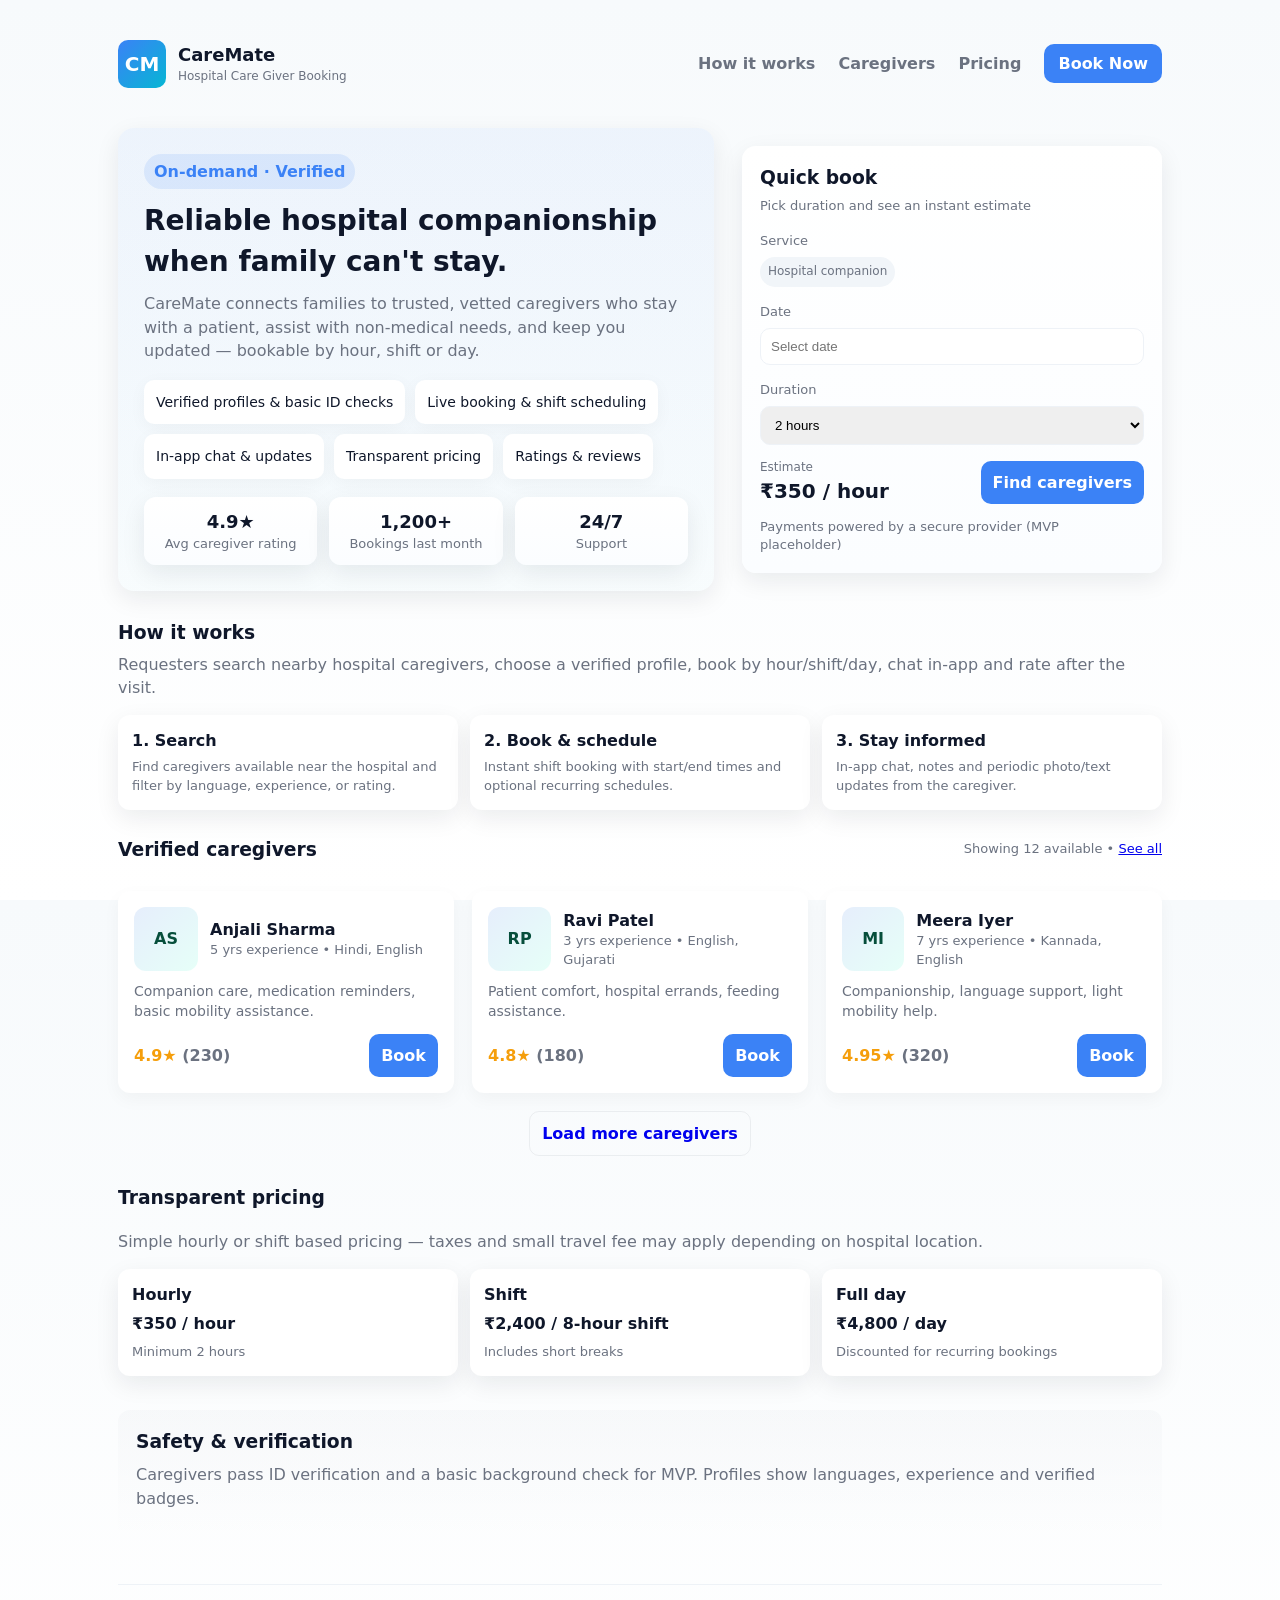
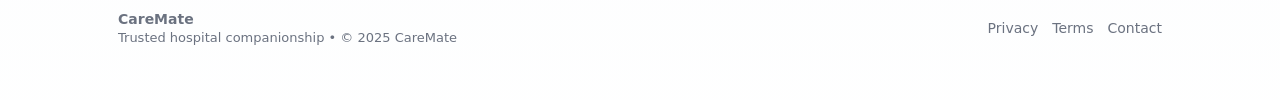
==== index.html @ a08d2ad2 "Rename care_mate_hospital_care_giver_booking_index.html to index.html" ====
<!doctype html>
<html lang="en">
<head>
  <meta charset="utf-8" />
  <meta name="viewport" content="width=device-width, initial-scale=1" />
  <title>CareMate — Hospital Care Giver Booking</title>
  <meta name="description" content="Reliable, affordable on-demand hospital companionship and support. Book vetted caregivers by hour, shift or day." />
  <style>
    /* Reset & base */
    :root{
      --accent:#3b82f6; /* blue */
      --muted:#6b7280;
      --bg:#f7fafc;
      --card:#ffffff;
      --radius:12px;
      --glass: rgba(255,255,255,0.6);
      --maxw:1100px;
      --shadow: 0 8px 24px rgba(15,23,42,0.08);
      font-family: Inter, ui-sans-serif, system-ui, -apple-system, "Segoe UI", Roboto, "Helvetica Neue", Arial;
    }
    *{box-sizing:border-box}
    html,body{height:100%}
    body{margin:0;background:linear-gradient(180deg,var(--bg),#fff);color:#0f172a;line-height:1.45}
    .container{max-width:var(--maxw);margin:0 auto;padding:28px}

    /* Header */
    header{display:flex;align-items:center;justify-content:space-between;padding:12px 0}
    .brand{display:flex;gap:12px;align-items:center}
    .logo{width:48px;height:48px;border-radius:10px;background:linear-gradient(135deg,var(--accent),#06b6d4);display:grid;place-items:center;color:white;font-weight:700;font-size:20px}
    .brand h1{margin:0;font-size:18px}
    nav a{margin-left:18px;text-decoration:none;color:var(--muted);font-weight:600}
    .cta{background:var(--accent);color:white;padding:10px 14px;border-radius:10px;text-decoration:none;font-weight:700}

    /* Hero */
    .hero{display:grid;grid-template-columns:1fr 420px;gap:28px;align-items:center;margin:28px 0}
    .hero .lead{background:linear-gradient(180deg, rgba(59,130,246,0.06), rgba(6,182,212,0.02));padding:26px;border-radius:16px;box-shadow:var(--shadow)}
    .badge{display:inline-block;background:rgba(59,130,246,0.12);color:var(--accent);padding:6px 10px;border-radius:999px;font-weight:700;margin-bottom:12px}
    h2{margin:0 0 10px;font-size:28px}
    p.lead-desc{color:var(--muted);margin:0 0 18px}
    .features{display:flex;flex-wrap:wrap;gap:10px;margin-top:10px}
    .feature{background:var(--card);padding:12px;border-radius:10px;box-shadow:0 4px 18px rgba(2,6,23,0.04);min-width:150px;font-size:14px}

    /* Booking card */
    .booking{background:linear-gradient(180deg,#fff,#fbfdff);border-radius:14px;padding:18px;box-shadow:var(--shadow)}
    .booking h3{margin:0 0 6px}
    .price{font-weight:800;font-size:20px}
    .booking .row{display:flex;gap:8px;margin-top:12px}
    .btn{display:inline-block;padding:10px 12px;border-radius:10px;text-decoration:none;font-weight:700;border:none;cursor:pointer}
    .btn-primary{background:var(--accent);color:white}
    .btn-ghost{background:transparent;border:1px solid rgba(15,23,42,0.06)}

    /* Caregiver grid */
    .grid{display:grid;grid-template-columns:repeat(3,1fr);gap:18px;margin-top:28px}
    .card{background:var(--card);padding:16px;border-radius:12px;box-shadow:0 6px 18px rgba(2,6,23,0.04);}
    .avatar{width:64px;height:64px;border-radius:12px;background:linear-gradient(135deg,#e6eefc,#e6fff8);display:flex;align-items:center;justify-content:center;font-weight:700;color:#064e3b}
    .meta{display:flex;gap:12px;align-items:center}
    .rating{color:#f59e0b;font-weight:700}
    .tag{display:inline-block;background:#f1f5f9;padding:6px 8px;border-radius:999px;font-size:12px;color:var(--muted)}

    /* Stats */
    .stats{display:flex;gap:12px;margin-top:22px}
    .stat{background:linear-gradient(180deg,#fff,#fbfdff);padding:12px;border-radius:12px;flex:1;text-align:center;box-shadow:var(--shadow)}

    /* Footer */
    footer{margin-top:40px;padding:24px 0;color:var(--muted);font-size:14px;border-top:1px solid #eef2f7}

    /* Responsive */
    @media (max-width:1000px){
      .hero{grid-template-columns:1fr}
      .grid{grid-template-columns:repeat(2,1fr)}
    }
    @media (max-width:640px){
      .grid{grid-template-columns:1fr}
      nav{display:none}
      .hero{gap:18px}
    }

    /* Tiny interactions (non-js friendly) */
    .search{display:flex;gap:8px;margin-top:12px}
    input[type=text]{flex:1;padding:10px;border-radius:10px;border:1px solid #e6eef7}
  </style>
</head>
<body>
  <div class="container">
    <header>
      <div class="brand">
        <div class="logo">CM</div>
        <div>
          <h1>CareMate</h1>
          <div style="font-size:12px;color:var(--muted)">Hospital Care Giver Booking</div>
        </div>
      </div>
      <nav aria-label="Main navigation">
        <a href="#how">How it works</a>
        <a href="#caregivers">Caregivers</a>
        <a href="#pricing">Pricing</a>
        <a class="cta" href="#book">Book Now</a>
      </nav>
    </header>

    <main>
      <section class="hero">
        <div class="lead">
          <span class="badge">On-demand · Verified</span>
          <h2>Reliable hospital companionship when family can't stay.</h2>
          <p class="lead-desc">CareMate connects families to trusted, vetted caregivers who stay with a patient, assist with non‑medical needs, and keep you updated — bookable by hour, shift or day.</p>

          <div class="features" aria-hidden="false">
            <div class="feature">Verified profiles & basic ID checks</div>
            <div class="feature">Live booking & shift scheduling</div>
            <div class="feature">In-app chat & updates</div>
            <div class="feature">Transparent pricing</div>
            <div class="feature">Ratings & reviews</div>
          </div>

          <div class="stats" style="margin-top:18px">
            <div class="stat"><div style="font-weight:800;font-size:18px">4.9★</div><div style="color:var(--muted);font-size:13px">Avg caregiver rating</div></div>
            <div class="stat"><div style="font-weight:800;font-size:18px">1,200+</div><div style="color:var(--muted);font-size:13px">Bookings last month</div></div>
            <div class="stat"><div style="font-weight:800;font-size:18px">24/7</div><div style="color:var(--muted);font-size:13px">Support</div></div>
          </div>

        </div>

        <aside class="booking" id="book" aria-labelledby="booking-heading">
          <h3 id="booking-heading">Quick book</h3>
          <div style="color:var(--muted);font-size:13px">Pick duration and see an instant estimate</div>
          <div style="margin-top:12px">
            <label style="font-size:13px;color:var(--muted)">Service</label>
            <div style="margin-top:6px"><span class="tag">Hospital companion</span></div>
          </div>

          <div class="row" style="margin-top:12px">
            <div style="flex:1">
              <label style="font-size:13px;color:var(--muted)">Date</label>
              <input type="text" placeholder="Select date" aria-label="Select date" style="width:100%;padding:10px;border-radius:10px;border:1px solid #eef2f7;margin-top:6px" />
            </div>
          </div>

          <div class="row">
            <div style="flex:1">
              <label style="font-size:13px;color:var(--muted)">Duration</label>
              <select style="width:100%;padding:10px;border-radius:10px;border:1px solid #eef2f7;margin-top:6px">
                <option>2 hours</option>
                <option>4 hours</option>
                <option>8-hour shift</option>
                <option>Full day</option>
              </select>
            </div>
          </div>

          <div style="display:flex;align-items:center;justify-content:space-between;margin-top:14px">
            <div>
              <div style="font-size:12px;color:var(--muted)">Estimate</div>
              <div class="price">₹350 / hour</div>
            </div>
            <div>
              <a class="btn btn-primary" href="#caregivers">Find caregivers</a>
            </div>
          </div>

          <div style="margin-top:12px;font-size:13px;color:var(--muted)">Payments powered by a secure provider (MVP placeholder)</div>
        </aside>
      </section>

      <section id="how">
        <h3 style="margin-bottom:6px">How it works</h3>
        <p style="color:var(--muted);margin-top:0">Requesters search nearby hospital caregivers, choose a verified profile, book by hour/shift/day, chat in-app and rate after the visit.</p>

        <div style="display:flex;gap:12px;margin-top:16px;flex-wrap:wrap">
          <div style="flex:1;min-width:220px;background:var(--card);padding:14px;border-radius:12px;box-shadow:var(--shadow)">
            <strong>1. Search</strong>
            <div style="color:var(--muted);font-size:13px;margin-top:6px">Find caregivers available near the hospital and filter by language, experience, or rating.</div>
          </div>
          <div style="flex:1;min-width:220px;background:var(--card);padding:14px;border-radius:12px;box-shadow:var(--shadow)">
            <strong>2. Book & schedule</strong>
            <div style="color:var(--muted);font-size:13px;margin-top:6px">Instant shift booking with start/end times and optional recurring schedules.</div>
          </div>
          <div style="flex:1;min-width:220px;background:var(--card);padding:14px;border-radius:12px;box-shadow:var(--shadow)">
            <strong>3. Stay informed</strong>
            <div style="color:var(--muted);font-size:13px;margin-top:6px">In-app chat, notes and periodic photo/text updates from the caregiver.</div>
          </div>
        </div>
      </section>

      <section id="caregivers" style="margin-top:26px">
        <div style="display:flex;justify-content:space-between;align-items:center">
          <h3 style="margin:0">Verified caregivers</h3>
          <div style="color:var(--muted);font-size:13px">Showing 12 available • <a href="#">See all</a></div>
        </div>

        <div class="grid" role="list">
          <!-- Card 1 -->
          <article class="card" role="listitem" aria-label="Caregiver: Anjali Sharma">
            <div class="meta">
              <div class="avatar">AS</div>
              <div>
                <div style="font-weight:800">Anjali Sharma</div>
                <div style="font-size:13px;color:var(--muted)">5 yrs experience • Hindi, English</div>
              </div>
            </div>
            <div style="margin-top:10px;color:var(--muted);font-size:14px">Companion care, medication reminders, basic mobility assistance.</div>
            <div style="display:flex;justify-content:space-between;align-items:center;margin-top:12px">
              <div class="rating">4.9★ <span style="color:var(--muted);font-weight:600">(230)</span></div>
              <div>
                <a class="btn btn-primary" href="#book">Book</a>
              </div>
            </div>
          </article>

          <!-- Card 2 -->
          <article class="card" role="listitem" aria-label="Caregiver: Ravi Patel">
            <div class="meta">
              <div class="avatar">RP</div>
              <div>
                <div style="font-weight:800">Ravi Patel</div>
                <div style="font-size:13px;color:var(--muted)">3 yrs experience • English, Gujarati</div>
              </div>
            </div>
            <div style="margin-top:10px;color:var(--muted);font-size:14px">Patient comfort, hospital errands, feeding assistance.</div>
            <div style="display:flex;justify-content:space-between;align-items:center;margin-top:12px">
              <div class="rating">4.8★ <span style="color:var(--muted);font-weight:600">(180)</span></div>
              <div>
                <a class="btn btn-primary" href="#book">Book</a>
              </div>
            </div>
          </article>

          <!-- Card 3 -->
          <article class="card" role="listitem" aria-label="Caregiver: Meera Iyer">
            <div class="meta">
              <div class="avatar">MI</div>
              <div>
                <div style="font-weight:800">Meera Iyer</div>
                <div style="font-size:13px;color:var(--muted)">7 yrs experience • Kannada, English</div>
              </div>
            </div>
            <div style="margin-top:10px;color:var(--muted);font-size:14px">Companionship, language support, light mobility help.</div>
            <div style="display:flex;justify-content:space-between;align-items:center;margin-top:12px">
              <div class="rating">4.95★ <span style="color:var(--muted);font-weight:600">(320)</span></div>
              <div>
                <a class="btn btn-primary" href="#book">Book</a>
              </div>
            </div>
          </article>

        </div>

        <div style="margin-top:18px;text-align:center">
          <a class="btn btn-ghost" href="#">Load more caregivers</a>
        </div>
      </section>

      <section id="pricing" style="margin-top:28px">
        <h3>Transparent pricing</h3>
        <p style="color:var(--muted)">Simple hourly or shift based pricing — taxes and small travel fee may apply depending on hospital location.</p>

        <div style="display:flex;gap:12px;margin-top:12px;flex-wrap:wrap">
          <div style="flex:1;min-width:180px;background:var(--card);padding:14px;border-radius:12px;box-shadow:var(--shadow)">
            <strong>Hourly</strong>
            <div style="font-weight:800;margin-top:6px">₹350 / hour</div>
            <div style="color:var(--muted);font-size:13px;margin-top:8px">Minimum 2 hours</div>
          </div>
          <div style="flex:1;min-width:180px;background:var(--card);padding:14px;border-radius:12px;box-shadow:var(--shadow)">
            <strong>Shift</strong>
            <div style="font-weight:800;margin-top:6px">₹2,400 / 8-hour shift</div>
            <div style="color:var(--muted);font-size:13px;margin-top:8px">Includes short breaks</div>
          </div>
          <div style="flex:1;min-width:180px;background:var(--card);padding:14px;border-radius:12px;box-shadow:var(--shadow)">
            <strong>Full day</strong>
            <div style="font-weight:800;margin-top:6px">₹4,800 / day</div>
            <div style="color:var(--muted);font-size:13px;margin-top:8px">Discounted for recurring bookings</div>
          </div>
        </div>
      </section>

      <section style="margin-top:34px;background:linear-gradient(180deg,rgba(9,30,66,0.02),transparent);padding:18px;border-radius:12px">
        <h3 style="margin:0">Safety & verification</h3>
        <p style="color:var(--muted);margin-top:8px">Caregivers pass ID verification and a basic background check for MVP. Profiles show languages, experience and verified badges.</p>
      </section>

    </main>

    <footer>
      <div style="display:flex;justify-content:space-between;align-items:center;flex-wrap:wrap;gap:12px">
        <div>
          <strong>CareMate</strong>
          <div style="color:var(--muted);font-size:13px">Trusted hospital companionship • © 2025 CareMate</div>
        </div>
        <div style="display:flex;gap:14px;align-items:center">
          <a href="#" style="text-decoration:none;color:var(--muted)">Privacy</a>
          <a href="#" style="text-decoration:none;color:var(--muted)">Terms</a>
          <a href="#" style="text-decoration:none;color:var(--muted)">Contact</a>
        </div>
      </div>
    </footer>
  </div>
</body>
</html>
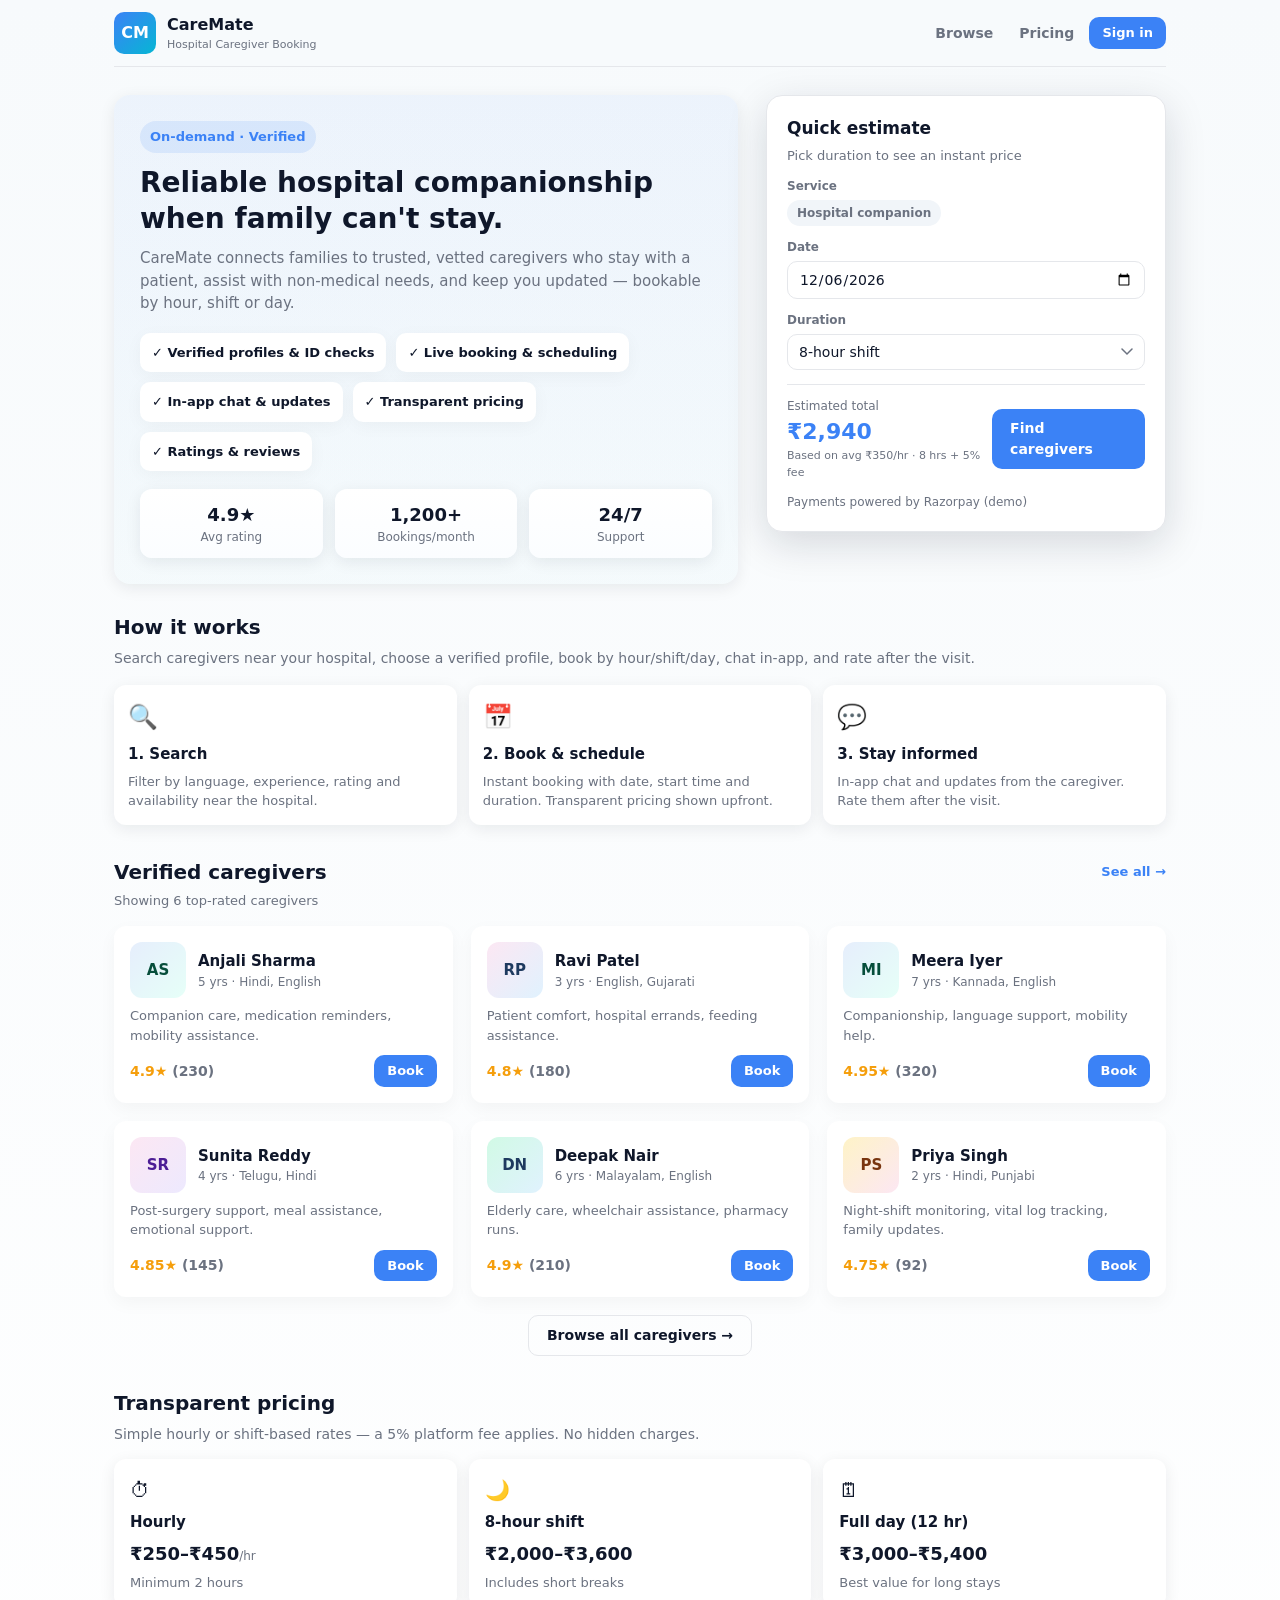
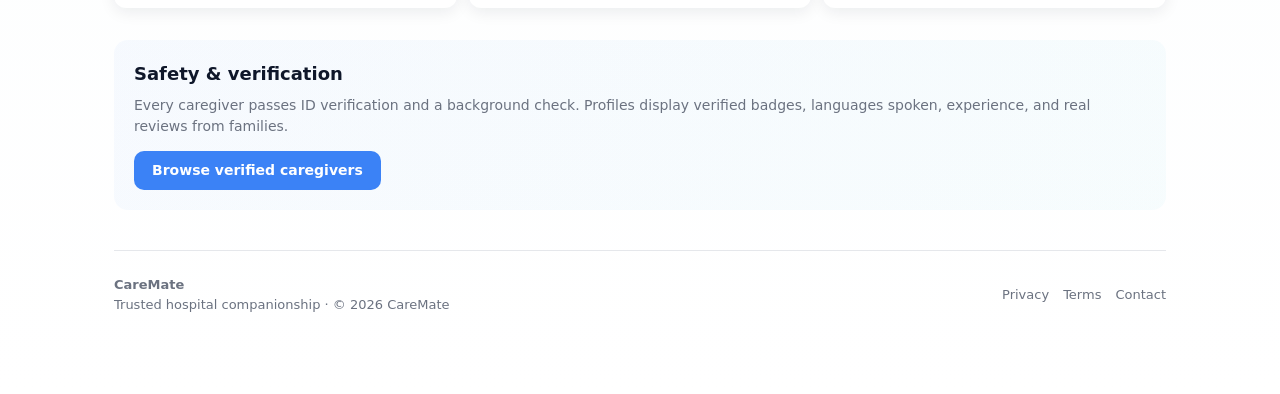
==== commit 390c08c9: "update web site" ====
--- a/index.html
+++ b/index.html
@@ -3,290 +3,260 @@
 <head>
   <meta charset="utf-8" />
   <meta name="viewport" content="width=device-width, initial-scale=1" />
-  <title>CareMate — Hospital Care Giver Booking</title>
+  <title>CareMate — Hospital Caregiver Booking</title>
   <meta name="description" content="Reliable, affordable on-demand hospital companionship and support. Book vetted caregivers by hour, shift or day." />
+  <meta name="theme-color" content="#3b82f6" />
+  <link rel="stylesheet" href="style.css">
   <style>
-    /* Reset & base */
-    :root{
-      --accent:#3b82f6; /* blue */
-      --muted:#6b7280;
-      --bg:#f7fafc;
-      --card:#ffffff;
-      --radius:12px;
-      --glass: rgba(255,255,255,0.6);
-      --maxw:1100px;
-      --shadow: 0 8px 24px rgba(15,23,42,0.08);
-      font-family: Inter, ui-sans-serif, system-ui, -apple-system, "Segoe UI", Roboto, "Helvetica Neue", Arial;
-    }
-    *{box-sizing:border-box}
-    html,body{height:100%}
-    body{margin:0;background:linear-gradient(180deg,var(--bg),#fff);color:#0f172a;line-height:1.45}
-    .container{max-width:var(--maxw);margin:0 auto;padding:28px}
-
-    /* Header */
-    header{display:flex;align-items:center;justify-content:space-between;padding:12px 0}
-    .brand{display:flex;gap:12px;align-items:center}
-    .logo{width:48px;height:48px;border-radius:10px;background:linear-gradient(135deg,var(--accent),#06b6d4);display:grid;place-items:center;color:white;font-weight:700;font-size:20px}
-    .brand h1{margin:0;font-size:18px}
-    nav a{margin-left:18px;text-decoration:none;color:var(--muted);font-weight:600}
-    .cta{background:var(--accent);color:white;padding:10px 14px;border-radius:10px;text-decoration:none;font-weight:700}
-
-    /* Hero */
-    .hero{display:grid;grid-template-columns:1fr 420px;gap:28px;align-items:center;margin:28px 0}
-    .hero .lead{background:linear-gradient(180deg, rgba(59,130,246,0.06), rgba(6,182,212,0.02));padding:26px;border-radius:16px;box-shadow:var(--shadow)}
-    .badge{display:inline-block;background:rgba(59,130,246,0.12);color:var(--accent);padding:6px 10px;border-radius:999px;font-weight:700;margin-bottom:12px}
-    h2{margin:0 0 10px;font-size:28px}
-    p.lead-desc{color:var(--muted);margin:0 0 18px}
-    .features{display:flex;flex-wrap:wrap;gap:10px;margin-top:10px}
-    .feature{background:var(--card);padding:12px;border-radius:10px;box-shadow:0 4px 18px rgba(2,6,23,0.04);min-width:150px;font-size:14px}
-
-    /* Booking card */
-    .booking{background:linear-gradient(180deg,#fff,#fbfdff);border-radius:14px;padding:18px;box-shadow:var(--shadow)}
-    .booking h3{margin:0 0 6px}
-    .price{font-weight:800;font-size:20px}
-    .booking .row{display:flex;gap:8px;margin-top:12px}
-    .btn{display:inline-block;padding:10px 12px;border-radius:10px;text-decoration:none;font-weight:700;border:none;cursor:pointer}
-    .btn-primary{background:var(--accent);color:white}
-    .btn-ghost{background:transparent;border:1px solid rgba(15,23,42,0.06)}
-
-    /* Caregiver grid */
-    .grid{display:grid;grid-template-columns:repeat(3,1fr);gap:18px;margin-top:28px}
-    .card{background:var(--card);padding:16px;border-radius:12px;box-shadow:0 6px 18px rgba(2,6,23,0.04);}
-    .avatar{width:64px;height:64px;border-radius:12px;background:linear-gradient(135deg,#e6eefc,#e6fff8);display:flex;align-items:center;justify-content:center;font-weight:700;color:#064e3b}
-    .meta{display:flex;gap:12px;align-items:center}
-    .rating{color:#f59e0b;font-weight:700}
-    .tag{display:inline-block;background:#f1f5f9;padding:6px 8px;border-radius:999px;font-size:12px;color:var(--muted)}
-
-    /* Stats */
-    .stats{display:flex;gap:12px;margin-top:22px}
-    .stat{background:linear-gradient(180deg,#fff,#fbfdff);padding:12px;border-radius:12px;flex:1;text-align:center;box-shadow:var(--shadow)}
-
-    /* Footer */
-    footer{margin-top:40px;padding:24px 0;color:var(--muted);font-size:14px;border-top:1px solid #eef2f7}
-
-    /* Responsive */
-    @media (max-width:1000px){
-      .hero{grid-template-columns:1fr}
-      .grid{grid-template-columns:repeat(2,1fr)}
-    }
-    @media (max-width:640px){
-      .grid{grid-template-columns:1fr}
-      nav{display:none}
-      .hero{gap:18px}
-    }
-
-    /* Tiny interactions (non-js friendly) */
-    .search{display:flex;gap:8px;margin-top:12px}
-    input[type=text]{flex:1;padding:10px;border-radius:10px;border:1px solid #e6eef7}
+    /* Landing-page-only styles */
+    body { background: linear-gradient(180deg, #f7fafc, #fff); }
+    .hero { display: grid; grid-template-columns: 1fr 400px; gap: 28px; align-items: start; margin: 28px 0; }
+    .lead { background: linear-gradient(180deg, rgba(59,130,246,.06), rgba(6,182,212,.02)); padding: 26px; border-radius: 16px; box-shadow: var(--shadow); }
+    .badge { display: inline-block; background: rgba(59,130,246,.12); color: var(--accent); padding: 6px 10px; border-radius: 999px; font-weight: 700; margin-bottom: 12px; font-size: 13px; }
+    h2.hero-h { margin: 0 0 10px; font-size: 28px; font-weight: 800; line-height: 1.3; }
+    p.lead-desc { color: var(--muted); margin: 0 0 18px; font-size: 15px; }
+    .features { display: flex; flex-wrap: wrap; gap: 10px; margin-top: 10px; }
+    .feature { background: var(--card); padding: 10px 12px; border-radius: 10px; box-shadow: 0 4px 18px rgba(2,6,23,.04); font-size: 13px; font-weight: 600; }
+    .stats { display: flex; gap: 12px; margin-top: 18px; }
+    .stat { background: linear-gradient(180deg,#fff,#fbfdff); padding: 12px; border-radius: 12px; flex: 1; text-align: center; box-shadow: var(--shadow); }
+    /* Booking widget */
+    .booking-widget { background: #fff; border-radius: 16px; padding: 20px; box-shadow: var(--shadow-lg); border: 1px solid var(--border); }
+    .booking-widget h3 { margin: 0 0 4px; font-size: 17px; }
+    .bw-row { margin-top: 12px; }
+    .bw-row label { font-size: 12px; color: var(--muted); font-weight: 600; display: block; margin-bottom: 5px; }
+    .bw-row input, .bw-row select { width: 100%; padding: 9px 11px; border-radius: 10px; border: 1.5px solid var(--border); font-size: 14px; font-family: inherit; background: #fff; color: #0f172a; outline: none; transition: border-color .15s; }
+    .bw-row input:focus, .bw-row select:focus { border-color: var(--accent); box-shadow: 0 0 0 3px rgba(59,130,246,.12); }
+    .bw-row select { appearance: none; background-image: url("data:image/svg+xml,%3Csvg xmlns='http://www.w3.org/2000/svg' width='12' height='8' viewBox='0 0 12 8'%3E%3Cpath d='M1 1l5 5 5-5' stroke='%236b7280' stroke-width='1.5' fill='none' stroke-linecap='round'/%3E%3C/svg%3E"); background-repeat: no-repeat; background-position: right 11px center; padding-right: 30px; }
+    .estimate-line { display: flex; justify-content: space-between; align-items: center; margin-top: 14px; padding-top: 12px; border-top: 1px solid var(--border); }
+    /* CG grid on landing */
+    .cg-grid { display: grid; grid-template-columns: repeat(3,1fr); gap: 18px; margin-top: 16px; }
+    .cg-card-sm { background: var(--card); padding: 16px; border-radius: 12px; box-shadow: 0 6px 18px rgba(2,6,23,.04); transition: box-shadow .18s, transform .18s; }
+    .cg-card-sm:hover { box-shadow: 0 12px 32px rgba(15,23,42,.10); transform: translateY(-2px); }
+    .cg-avatar { width: 56px; height: 56px; border-radius: 12px; display: flex; align-items: center; justify-content: center; font-weight: 700; color: #064e3b; }
+    .cg-meta-row { display: flex; gap: 12px; align-items: center; }
+    @media (max-width: 1000px) { .hero { grid-template-columns: 1fr; } .cg-grid { grid-template-columns: repeat(2,1fr); } }
+    @media (max-width: 640px)  { .cg-grid { grid-template-columns: 1fr; } .stats { flex-wrap: wrap; } }
   </style>
 </head>
 <body>
+  <a class="skip-link" href="#main-content">Skip to main content</a>
   <div class="container">
-    <header>
-      <div class="brand">
-        <div class="logo">CM</div>
-        <div>
-          <h1>CareMate</h1>
-          <div style="font-size:12px;color:var(--muted)">Hospital Care Giver Booking</div>
-        </div>
-      </div>
-      <nav aria-label="Main navigation">
-        <a href="#how">How it works</a>
-        <a href="#caregivers">Caregivers</a>
-        <a href="#pricing">Pricing</a>
-        <a class="cta" href="#book">Book Now</a>
-      </nav>
-    </header>
-
-    <main>
+    <div id="nav-root"></div>
+
+    <main id="main-content">
+      <!-- ── Hero ── -->
       <section class="hero">
         <div class="lead">
           <span class="badge">On-demand · Verified</span>
-          <h2>Reliable hospital companionship when family can't stay.</h2>
+          <h2 class="hero-h">Reliable hospital companionship when family can't stay.</h2>
           <p class="lead-desc">CareMate connects families to trusted, vetted caregivers who stay with a patient, assist with non‑medical needs, and keep you updated — bookable by hour, shift or day.</p>
 
-          <div class="features" aria-hidden="false">
-            <div class="feature">Verified profiles & basic ID checks</div>
-            <div class="feature">Live booking & shift scheduling</div>
-            <div class="feature">In-app chat & updates</div>
-            <div class="feature">Transparent pricing</div>
-            <div class="feature">Ratings & reviews</div>
-          </div>
-
-          <div class="stats" style="margin-top:18px">
-            <div class="stat"><div style="font-weight:800;font-size:18px">4.9★</div><div style="color:var(--muted);font-size:13px">Avg caregiver rating</div></div>
-            <div class="stat"><div style="font-weight:800;font-size:18px">1,200+</div><div style="color:var(--muted);font-size:13px">Bookings last month</div></div>
-            <div class="stat"><div style="font-weight:800;font-size:18px">24/7</div><div style="color:var(--muted);font-size:13px">Support</div></div>
-          </div>
-
-        </div>
-
-        <aside class="booking" id="book" aria-labelledby="booking-heading">
-          <h3 id="booking-heading">Quick book</h3>
-          <div style="color:var(--muted);font-size:13px">Pick duration and see an instant estimate</div>
-          <div style="margin-top:12px">
-            <label style="font-size:13px;color:var(--muted)">Service</label>
-            <div style="margin-top:6px"><span class="tag">Hospital companion</span></div>
-          </div>
-
-          <div class="row" style="margin-top:12px">
-            <div style="flex:1">
-              <label style="font-size:13px;color:var(--muted)">Date</label>
-              <input type="text" placeholder="Select date" aria-label="Select date" style="width:100%;padding:10px;border-radius:10px;border:1px solid #eef2f7;margin-top:6px" />
-            </div>
-          </div>
-
-          <div class="row">
-            <div style="flex:1">
-              <label style="font-size:13px;color:var(--muted)">Duration</label>
-              <select style="width:100%;padding:10px;border-radius:10px;border:1px solid #eef2f7;margin-top:6px">
-                <option>2 hours</option>
-                <option>4 hours</option>
-                <option>8-hour shift</option>
-                <option>Full day</option>
-              </select>
-            </div>
-          </div>
-
-          <div style="display:flex;align-items:center;justify-content:space-between;margin-top:14px">
+          <div class="features">
+            <div class="feature">✓ Verified profiles & ID checks</div>
+            <div class="feature">✓ Live booking & scheduling</div>
+            <div class="feature">✓ In-app chat & updates</div>
+            <div class="feature">✓ Transparent pricing</div>
+            <div class="feature">✓ Ratings & reviews</div>
+          </div>
+
+          <div class="stats">
+            <div class="stat"><div style="font-weight:800;font-size:18px">4.9★</div><div style="color:var(--muted);font-size:12px">Avg rating</div></div>
+            <div class="stat"><div style="font-weight:800;font-size:18px">1,200+</div><div style="color:var(--muted);font-size:12px">Bookings/month</div></div>
+            <div class="stat"><div style="font-weight:800;font-size:18px">24/7</div><div style="color:var(--muted);font-size:12px">Support</div></div>
+          </div>
+        </div>
+
+        <!-- Quick-book widget -->
+        <aside class="booking-widget" id="book" aria-labelledby="bw-heading">
+          <h3 id="bw-heading">Quick estimate</h3>
+          <div style="color:var(--muted);font-size:13px">Pick duration to see an instant price</div>
+
+          <div class="bw-row">
+            <label>Service</label>
+            <div style="margin-top:2px"><span class="tag">Hospital companion</span></div>
+          </div>
+
+          <div class="bw-row">
+            <label for="bw-date">Date</label>
+            <input type="date" id="bw-date" />
+          </div>
+
+          <div class="bw-row">
+            <label for="bw-duration">Duration</label>
+            <select id="bw-duration" onchange="updateEstimate()">
+              <option value="2">2 hours</option>
+              <option value="4">4 hours</option>
+              <option value="8" selected>8-hour shift</option>
+              <option value="12">Full day (12 hrs)</option>
+            </select>
+          </div>
+
+          <div class="estimate-line">
             <div>
-              <div style="font-size:12px;color:var(--muted)">Estimate</div>
-              <div class="price">₹350 / hour</div>
-            </div>
-            <div>
-              <a class="btn btn-primary" href="#caregivers">Find caregivers</a>
-            </div>
-          </div>
-
-          <div style="margin-top:12px;font-size:13px;color:var(--muted)">Payments powered by a secure provider (MVP placeholder)</div>
+              <div style="font-size:12px;color:var(--muted)">Estimated total</div>
+              <div style="font-weight:800;font-size:22px;color:var(--accent)" id="bw-price">₹2,800</div>
+              <div style="font-size:11px;color:var(--muted)" id="bw-note">Based on avg ₹350/hr · 8 hrs</div>
+            </div>
+            <a class="btn btn-primary" href="caregivers.html" id="bw-cta">Find caregivers</a>
+          </div>
+
+          <p style="margin-top:12px;font-size:12px;color:var(--muted)">Payments powered by Razorpay (demo)</p>
         </aside>
       </section>
 
-      <section id="how">
-        <h3 style="margin-bottom:6px">How it works</h3>
-        <p style="color:var(--muted);margin-top:0">Requesters search nearby hospital caregivers, choose a verified profile, book by hour/shift/day, chat in-app and rate after the visit.</p>
+      <!-- ── How it works ── -->
+      <section id="how" style="margin-top:8px">
+        <h3 style="margin-bottom:6px;font-size:20px;font-weight:800">How it works</h3>
+        <p style="color:var(--muted);margin-top:0;font-size:14px">Search caregivers near your hospital, choose a verified profile, book by hour/shift/day, chat in-app, and rate after the visit.</p>
 
         <div style="display:flex;gap:12px;margin-top:16px;flex-wrap:wrap">
           <div style="flex:1;min-width:220px;background:var(--card);padding:14px;border-radius:12px;box-shadow:var(--shadow)">
+            <div style="font-size:24px;margin-bottom:8px">🔍</div>
             <strong>1. Search</strong>
-            <div style="color:var(--muted);font-size:13px;margin-top:6px">Find caregivers available near the hospital and filter by language, experience, or rating.</div>
+            <div style="color:var(--muted);font-size:13px;margin-top:6px">Filter by language, experience, rating and availability near the hospital.</div>
           </div>
           <div style="flex:1;min-width:220px;background:var(--card);padding:14px;border-radius:12px;box-shadow:var(--shadow)">
+            <div style="font-size:24px;margin-bottom:8px">📅</div>
             <strong>2. Book & schedule</strong>
-            <div style="color:var(--muted);font-size:13px;margin-top:6px">Instant shift booking with start/end times and optional recurring schedules.</div>
+            <div style="color:var(--muted);font-size:13px;margin-top:6px">Instant booking with date, start time and duration. Transparent pricing shown upfront.</div>
           </div>
           <div style="flex:1;min-width:220px;background:var(--card);padding:14px;border-radius:12px;box-shadow:var(--shadow)">
+            <div style="font-size:24px;margin-bottom:8px">💬</div>
             <strong>3. Stay informed</strong>
-            <div style="color:var(--muted);font-size:13px;margin-top:6px">In-app chat, notes and periodic photo/text updates from the caregiver.</div>
-          </div>
-        </div>
-      </section>
-
-      <section id="caregivers" style="margin-top:26px">
-        <div style="display:flex;justify-content:space-between;align-items:center">
-          <h3 style="margin:0">Verified caregivers</h3>
-          <div style="color:var(--muted);font-size:13px">Showing 12 available • <a href="#">See all</a></div>
-        </div>
-
-        <div class="grid" role="list">
-          <!-- Card 1 -->
-          <article class="card" role="listitem" aria-label="Caregiver: Anjali Sharma">
-            <div class="meta">
-              <div class="avatar">AS</div>
-              <div>
-                <div style="font-weight:800">Anjali Sharma</div>
-                <div style="font-size:13px;color:var(--muted)">5 yrs experience • Hindi, English</div>
-              </div>
-            </div>
-            <div style="margin-top:10px;color:var(--muted);font-size:14px">Companion care, medication reminders, basic mobility assistance.</div>
-            <div style="display:flex;justify-content:space-between;align-items:center;margin-top:12px">
+            <div style="color:var(--muted);font-size:13px;margin-top:6px">In-app chat and updates from the caregiver. Rate them after the visit.</div>
+          </div>
+        </div>
+      </section>
+
+      <!-- ── Caregivers section ── -->
+      <section id="caregivers" style="margin-top:32px">
+        <div style="display:flex;justify-content:space-between;align-items:center;margin-bottom:4px">
+          <h3 style="margin:0;font-size:20px;font-weight:800">Verified caregivers</h3>
+          <a href="caregivers.html" style="color:var(--accent);font-size:13px;font-weight:700;text-decoration:none">See all →</a>
+        </div>
+        <p style="color:var(--muted);font-size:13px;margin-bottom:0">Showing 6 top-rated caregivers</p>
+
+        <div class="cg-grid" role="list">
+          <article class="cg-card-sm" role="listitem">
+            <div class="cg-meta-row">
+              <div class="cg-avatar" style="background:linear-gradient(135deg,#e6eefc,#e6fff8)">AS</div>
+              <div><div style="font-weight:800">Anjali Sharma</div><div style="font-size:12px;color:var(--muted)">5 yrs · Hindi, English</div></div>
+            </div>
+            <div style="margin-top:8px;color:var(--muted);font-size:13px">Companion care, medication reminders, mobility assistance.</div>
+            <div style="display:flex;justify-content:space-between;align-items:center;margin-top:10px">
               <div class="rating">4.9★ <span style="color:var(--muted);font-weight:600">(230)</span></div>
-              <div>
-                <a class="btn btn-primary" href="#book">Book</a>
-              </div>
-            </div>
-          </article>
-
-          <!-- Card 2 -->
-          <article class="card" role="listitem" aria-label="Caregiver: Ravi Patel">
-            <div class="meta">
-              <div class="avatar">RP</div>
-              <div>
-                <div style="font-weight:800">Ravi Patel</div>
-                <div style="font-size:13px;color:var(--muted)">3 yrs experience • English, Gujarati</div>
-              </div>
-            </div>
-            <div style="margin-top:10px;color:var(--muted);font-size:14px">Patient comfort, hospital errands, feeding assistance.</div>
-            <div style="display:flex;justify-content:space-between;align-items:center;margin-top:12px">
+              <a class="btn btn-primary btn-sm" href="caregiver.html?id=cg1">Book</a>
+            </div>
+          </article>
+
+          <article class="cg-card-sm" role="listitem">
+            <div class="cg-meta-row">
+              <div class="cg-avatar" style="background:linear-gradient(135deg,#fce7f3,#e0f2fe);color:#1e3a5f">RP</div>
+              <div><div style="font-weight:800">Ravi Patel</div><div style="font-size:12px;color:var(--muted)">3 yrs · English, Gujarati</div></div>
+            </div>
+            <div style="margin-top:8px;color:var(--muted);font-size:13px">Patient comfort, hospital errands, feeding assistance.</div>
+            <div style="display:flex;justify-content:space-between;align-items:center;margin-top:10px">
               <div class="rating">4.8★ <span style="color:var(--muted);font-weight:600">(180)</span></div>
-              <div>
-                <a class="btn btn-primary" href="#book">Book</a>
-              </div>
-            </div>
-          </article>
-
-          <!-- Card 3 -->
-          <article class="card" role="listitem" aria-label="Caregiver: Meera Iyer">
-            <div class="meta">
-              <div class="avatar">MI</div>
-              <div>
-                <div style="font-weight:800">Meera Iyer</div>
-                <div style="font-size:13px;color:var(--muted)">7 yrs experience • Kannada, English</div>
-              </div>
-            </div>
-            <div style="margin-top:10px;color:var(--muted);font-size:14px">Companionship, language support, light mobility help.</div>
-            <div style="display:flex;justify-content:space-between;align-items:center;margin-top:12px">
+              <a class="btn btn-primary btn-sm" href="caregiver.html?id=cg2">Book</a>
+            </div>
+          </article>
+
+          <article class="cg-card-sm" role="listitem">
+            <div class="cg-meta-row">
+              <div class="cg-avatar" style="background:linear-gradient(135deg,#e6eefc,#e6fff8)">MI</div>
+              <div><div style="font-weight:800">Meera Iyer</div><div style="font-size:12px;color:var(--muted)">7 yrs · Kannada, English</div></div>
+            </div>
+            <div style="margin-top:8px;color:var(--muted);font-size:13px">Companionship, language support, mobility help.</div>
+            <div style="display:flex;justify-content:space-between;align-items:center;margin-top:10px">
               <div class="rating">4.95★ <span style="color:var(--muted);font-weight:600">(320)</span></div>
-              <div>
-                <a class="btn btn-primary" href="#book">Book</a>
-              </div>
-            </div>
-          </article>
-
-        </div>
-
-        <div style="margin-top:18px;text-align:center">
-          <a class="btn btn-ghost" href="#">Load more caregivers</a>
-        </div>
-      </section>
-
-      <section id="pricing" style="margin-top:28px">
-        <h3>Transparent pricing</h3>
-        <p style="color:var(--muted)">Simple hourly or shift based pricing — taxes and small travel fee may apply depending on hospital location.</p>
-
-        <div style="display:flex;gap:12px;margin-top:12px;flex-wrap:wrap">
-          <div style="flex:1;min-width:180px;background:var(--card);padding:14px;border-radius:12px;box-shadow:var(--shadow)">
+              <a class="btn btn-primary btn-sm" href="caregiver.html?id=cg3">Book</a>
+            </div>
+          </article>
+
+          <article class="cg-card-sm" role="listitem">
+            <div class="cg-meta-row">
+              <div class="cg-avatar" style="background:linear-gradient(135deg,#fce7f3,#ede9fe);color:#4c1d95">SR</div>
+              <div><div style="font-weight:800">Sunita Reddy</div><div style="font-size:12px;color:var(--muted)">4 yrs · Telugu, Hindi</div></div>
+            </div>
+            <div style="margin-top:8px;color:var(--muted);font-size:13px">Post-surgery support, meal assistance, emotional support.</div>
+            <div style="display:flex;justify-content:space-between;align-items:center;margin-top:10px">
+              <div class="rating">4.85★ <span style="color:var(--muted);font-weight:600">(145)</span></div>
+              <a class="btn btn-primary btn-sm" href="caregiver.html?id=cg4">Book</a>
+            </div>
+          </article>
+
+          <article class="cg-card-sm" role="listitem">
+            <div class="cg-meta-row">
+              <div class="cg-avatar" style="background:linear-gradient(135deg,#d1fae5,#e0f2fe);color:#1e3a5f">DN</div>
+              <div><div style="font-weight:800">Deepak Nair</div><div style="font-size:12px;color:var(--muted)">6 yrs · Malayalam, English</div></div>
+            </div>
+            <div style="margin-top:8px;color:var(--muted);font-size:13px">Elderly care, wheelchair assistance, pharmacy runs.</div>
+            <div style="display:flex;justify-content:space-between;align-items:center;margin-top:10px">
+              <div class="rating">4.9★ <span style="color:var(--muted);font-weight:600">(210)</span></div>
+              <a class="btn btn-primary btn-sm" href="caregiver.html?id=cg5">Book</a>
+            </div>
+          </article>
+
+          <article class="cg-card-sm" role="listitem">
+            <div class="cg-meta-row">
+              <div class="cg-avatar" style="background:linear-gradient(135deg,#fef3c7,#fce7f3);color:#78350f">PS</div>
+              <div><div style="font-weight:800">Priya Singh</div><div style="font-size:12px;color:var(--muted)">2 yrs · Hindi, Punjabi</div></div>
+            </div>
+            <div style="margin-top:8px;color:var(--muted);font-size:13px">Night-shift monitoring, vital log tracking, family updates.</div>
+            <div style="display:flex;justify-content:space-between;align-items:center;margin-top:10px">
+              <div class="rating">4.75★ <span style="color:var(--muted);font-weight:600">(92)</span></div>
+              <a class="btn btn-primary btn-sm" href="caregiver.html?id=cg6">Book</a>
+            </div>
+          </article>
+        </div>
+
+        <div style="text-align:center;margin-top:18px">
+          <a class="btn btn-ghost" href="caregivers.html">Browse all caregivers →</a>
+        </div>
+      </section>
+
+      <!-- ── Pricing ── -->
+      <section id="pricing" style="margin-top:32px">
+        <h3 style="font-size:20px;font-weight:800;margin-bottom:6px">Transparent pricing</h3>
+        <p style="color:var(--muted);font-size:14px">Simple hourly or shift-based rates — a 5% platform fee applies. No hidden charges.</p>
+
+        <div style="display:flex;gap:12px;margin-top:14px;flex-wrap:wrap">
+          <div style="flex:1;min-width:170px;background:var(--card);padding:16px;border-radius:12px;box-shadow:var(--shadow)">
+            <div style="font-size:20px;margin-bottom:6px">⏱</div>
             <strong>Hourly</strong>
-            <div style="font-weight:800;margin-top:6px">₹350 / hour</div>
-            <div style="color:var(--muted);font-size:13px;margin-top:8px">Minimum 2 hours</div>
-          </div>
-          <div style="flex:1;min-width:180px;background:var(--card);padding:14px;border-radius:12px;box-shadow:var(--shadow)">
-            <strong>Shift</strong>
-            <div style="font-weight:800;margin-top:6px">₹2,400 / 8-hour shift</div>
-            <div style="color:var(--muted);font-size:13px;margin-top:8px">Includes short breaks</div>
-          </div>
-          <div style="flex:1;min-width:180px;background:var(--card);padding:14px;border-radius:12px;box-shadow:var(--shadow)">
-            <strong>Full day</strong>
-            <div style="font-weight:800;margin-top:6px">₹4,800 / day</div>
-            <div style="color:var(--muted);font-size:13px;margin-top:8px">Discounted for recurring bookings</div>
-          </div>
-        </div>
-      </section>
-
-      <section style="margin-top:34px;background:linear-gradient(180deg,rgba(9,30,66,0.02),transparent);padding:18px;border-radius:12px">
-        <h3 style="margin:0">Safety & verification</h3>
-        <p style="color:var(--muted);margin-top:8px">Caregivers pass ID verification and a basic background check for MVP. Profiles show languages, experience and verified badges.</p>
-      </section>
-
+            <div style="font-weight:800;font-size:18px;margin-top:6px">₹250–₹450<span style="font-size:12px;font-weight:500;color:var(--muted)">/hr</span></div>
+            <div style="color:var(--muted);font-size:13px;margin-top:6px">Minimum 2 hours</div>
+          </div>
+          <div style="flex:1;min-width:170px;background:var(--card);padding:16px;border-radius:12px;box-shadow:var(--shadow)">
+            <div style="font-size:20px;margin-bottom:6px">🌙</div>
+            <strong>8-hour shift</strong>
+            <div style="font-weight:800;font-size:18px;margin-top:6px">₹2,000–₹3,600</div>
+            <div style="color:var(--muted);font-size:13px;margin-top:6px">Includes short breaks</div>
+          </div>
+          <div style="flex:1;min-width:170px;background:var(--card);padding:16px;border-radius:12px;box-shadow:var(--shadow)">
+            <div style="font-size:20px;margin-bottom:6px">🗓</div>
+            <strong>Full day (12 hr)</strong>
+            <div style="font-weight:800;font-size:18px;margin-top:6px">₹3,000–₹5,400</div>
+            <div style="color:var(--muted);font-size:13px;margin-top:6px">Best value for long stays</div>
+          </div>
+        </div>
+      </section>
+
+      <!-- ── Safety ── -->
+      <section style="margin-top:32px;background:linear-gradient(135deg,rgba(59,130,246,.04),rgba(6,182,212,.03));padding:20px;border-radius:14px">
+        <h3 style="margin:0;font-size:18px;font-weight:800">Safety & verification</h3>
+        <p style="color:var(--muted);margin-top:8px;font-size:14px">Every caregiver passes ID verification and a background check. Profiles display verified badges, languages spoken, experience, and real reviews from families.</p>
+        <a class="btn btn-primary" href="caregivers.html" style="margin-top:14px;display:inline-flex">Browse verified caregivers</a>
+      </section>
     </main>
 
     <footer>
       <div style="display:flex;justify-content:space-between;align-items:center;flex-wrap:wrap;gap:12px">
         <div>
           <strong>CareMate</strong>
-          <div style="color:var(--muted);font-size:13px">Trusted hospital companionship • © 2025 CareMate</div>
-        </div>
-        <div style="display:flex;gap:14px;align-items:center">
+          <div style="color:var(--muted);font-size:13px">Trusted hospital companionship · © 2026 CareMate</div>
+        </div>
+        <div style="display:flex;gap:14px">
           <a href="#" style="text-decoration:none;color:var(--muted)">Privacy</a>
           <a href="#" style="text-decoration:none;color:var(--muted)">Terms</a>
           <a href="#" style="text-decoration:none;color:var(--muted)">Contact</a>
@@ -294,5 +264,25 @@
       </div>
     </footer>
   </div>
+
+  <script src="app.js"></script>
+  <script>
+    Nav.render('#nav-root', '');
+
+    // Set default date to today
+    document.getElementById('bw-date').min   = new Date().toISOString().split('T')[0];
+    document.getElementById('bw-date').value = new Date().toISOString().split('T')[0];
+
+    const AVG_RATE = 350; // avg across all caregivers
+    function updateEstimate() {
+      const dur  = parseInt(document.getElementById('bw-duration').value, 10);
+      const p    = Pricing.estimate(AVG_RATE, dur);
+      document.getElementById('bw-price').textContent = Utils.currency(p.total);
+      document.getElementById('bw-note').textContent  = `Based on avg ₹${AVG_RATE}/hr · ${dur} hr${dur > 1 ? 's' : ''} + 5% fee`;
+      const date = document.getElementById('bw-date').value;
+      document.getElementById('bw-cta').href = `caregivers.html${date ? '?date=' + date : ''}`;
+    }
+    updateEstimate();
+  </script>
 </body>
 </html>
--- a/style.css
+++ b/style.css
@@ -0,0 +1,310 @@
+/* ── Variables ─────────────────────────────────────────── */
+:root {
+  --accent:     #3b82f6;
+  --accent-dk:  #2563eb;
+  --cyan:       #06b6d4;
+  --muted:      #6b7280;
+  --muted-lt:   #9ca3af;
+  --bg:         #f7fafc;
+  --card:       #ffffff;
+  --border:     #e5e7eb;
+  --radius:     12px;
+  --shadow:     0 4px 16px rgba(15,23,42,.08);
+  --shadow-lg:  0 12px 40px rgba(15,23,42,.15);
+  --maxw:       1100px;
+  font-family: Inter, ui-sans-serif, system-ui, -apple-system, 'Segoe UI', Roboto, Arial;
+}
+
+/* ── Reset ─────────────────────────────────────────────── */
+*, *::before, *::after { box-sizing: border-box; margin: 0; padding: 0; }
+html { scroll-behavior: smooth; font-size: 15px; }
+body { background: var(--bg); color: #0f172a; line-height: 1.5; min-height: 100vh; }
+
+/* ── Skip link ─────────────────────────────────────────── */
+.skip-link { position: absolute; top: -40px; left: 0; background: var(--accent); color: #fff;
+  padding: 8px 14px; font-weight: 700; text-decoration: none; z-index: 999;
+  border-radius: 0 0 8px 0; transition: top .15s; }
+.skip-link:focus { top: 0; }
+
+/* ── Layout ────────────────────────────────────────────── */
+.container { max-width: var(--maxw); margin: 0 auto; padding: 0 24px 56px; }
+
+/* ── Header / Nav ──────────────────────────────────────── */
+header {
+  display: flex; align-items: center; justify-content: space-between;
+  padding: 12px 0; border-bottom: 1px solid var(--border); margin-bottom: 28px;
+  position: sticky; top: 0;
+  background: rgba(247,250,252,.96); backdrop-filter: blur(8px); z-index: 100;
+}
+.logo-link { display: flex; gap: 11px; align-items: center; text-decoration: none; color: inherit; }
+.logo { width: 42px; height: 42px; border-radius: 10px;
+  background: linear-gradient(135deg, var(--accent), var(--cyan));
+  display: grid; place-items: center; color: #fff; font-weight: 800; font-size: 16px; flex-shrink: 0; }
+.brand-name  { font-weight: 700; font-size: 16px; }
+.brand-sub   { font-size: 11px; color: var(--muted); }
+
+nav { display: flex; align-items: center; gap: 4px; }
+.nav-link { text-decoration: none; color: var(--muted); font-weight: 600; font-size: 14px;
+  padding: 7px 11px; border-radius: 8px; transition: color .15s, background .15s; }
+.nav-link:hover, .nav-link.active { color: #0f172a; background: #f1f5f9; }
+
+.hamburger { display: none; background: none; border: none; font-size: 22px; cursor: pointer; padding: 4px 8px; color: #0f172a; }
+
+@media (max-width: 640px) {
+  .hamburger { display: block; }
+  nav {
+    display: none; position: absolute; top: 100%; left: 0; right: 0; background: #fff;
+    flex-direction: column; align-items: stretch; padding: 12px 24px 20px;
+    border-bottom: 1px solid var(--border); box-shadow: var(--shadow); gap: 4px;
+  }
+  nav.open { display: flex; }
+  .nav-link, nav button { width: 100%; text-align: left; }
+}
+
+/* ── Buttons ───────────────────────────────────────────── */
+.btn {
+  display: inline-flex; align-items: center; justify-content: center; gap: 6px;
+  padding: 9px 18px; border-radius: 10px; font-weight: 700; font-size: 14px;
+  border: none; cursor: pointer; text-decoration: none;
+  transition: opacity .15s, transform .12s, box-shadow .15s;
+  font-family: inherit;
+}
+.btn:hover   { opacity: .88; }
+.btn:disabled { opacity: .45; cursor: not-allowed; }
+.btn-primary { background: var(--accent); color: #fff; }
+.btn-primary:hover { background: var(--accent-dk); opacity: 1; box-shadow: 0 4px 14px rgba(59,130,246,.35); }
+.btn-ghost   { background: transparent; border: 1.5px solid var(--border); color: #0f172a; }
+.btn-ghost:hover { background: #f1f5f9; opacity: 1; }
+.btn-danger  { background: #fee2e2; color: #991b1b; }
+.btn-danger:hover { background: #fecaca; opacity: 1; }
+.btn-sm  { padding: 6px 13px; font-size: 13px; }
+.btn-lg  { padding: 12px 20px; font-size: 15px; width: 100%; }
+
+/* ── Cards ─────────────────────────────────────────────── */
+.card { background: var(--card); border-radius: var(--radius); box-shadow: var(--shadow); padding: 18px;
+  transition: box-shadow .18s, transform .18s; }
+.card:hover { box-shadow: 0 10px 28px rgba(15,23,42,.11); transform: translateY(-2px); }
+
+.card-grid { display: grid; grid-template-columns: repeat(3,1fr); gap: 16px; }
+@media (max-width: 900px) { .card-grid { grid-template-columns: repeat(2,1fr); } }
+@media (max-width: 560px) { .card-grid { grid-template-columns: 1fr; } }
+
+/* ── Forms ─────────────────────────────────────────────── */
+.form-group { margin-bottom: 16px; }
+.form-group label { display: block; font-size: 13px; font-weight: 600; color: var(--muted); margin-bottom: 6px; }
+.form-control {
+  width: 100%; padding: 10px 13px; border: 1.5px solid var(--border); border-radius: 10px;
+  font-size: 14px; font-family: inherit; background: #fff; color: #0f172a;
+  outline: none; transition: border-color .15s, box-shadow .15s;
+}
+.form-control:focus { border-color: var(--accent); box-shadow: 0 0 0 3px rgba(59,130,246,.13); }
+select.form-control {
+  appearance: none;
+  background-image: url("data:image/svg+xml,%3Csvg xmlns='http://www.w3.org/2000/svg' width='12' height='8' viewBox='0 0 12 8'%3E%3Cpath d='M1 1l5 5 5-5' stroke='%236b7280' stroke-width='1.5' fill='none' stroke-linecap='round'/%3E%3C/svg%3E");
+  background-repeat: no-repeat; background-position: right 12px center; padding-right: 32px;
+}
+.form-row { display: flex; gap: 12px; }
+.form-row .form-group { flex: 1; }
+.form-error { color: #dc2626; font-size: 13px; margin-top: 5px; display: none; }
+.form-error.show { display: block; }
+
+/* ── Tags ──────────────────────────────────────────────── */
+.tag { display: inline-block; background: #f1f5f9; color: var(--muted);
+  padding: 4px 10px; border-radius: 999px; font-size: 12px; font-weight: 600; }
+.tag-accent { background: rgba(59,130,246,.1); color: var(--accent); }
+.tag-green  { background: #dcfce7; color: #166534; }
+
+/* ── Avatar ────────────────────────────────────────────── */
+.avatar { width: 52px; height: 52px; border-radius: 12px;
+  display: flex; align-items: center; justify-content: center;
+  font-weight: 700; font-size: 16px; flex-shrink: 0; }
+.avatar-lg { width: 80px; height: 80px; font-size: 26px; border-radius: 18px; }
+
+/* ── Availability dot ──────────────────────────────────── */
+.avail { display: inline-flex; align-items: center; gap: 5px;
+  font-size: 12px; font-weight: 700; padding: 3px 9px; border-radius: 999px; }
+.avail::before { content:''; width: 7px; height: 7px; border-radius: 50%; background: currentColor; }
+.avail.yes { background: #dcfce7; color: #166534; }
+.avail.no  { background: #fee2e2; color: #991b1b; }
+
+/* ── Rating ────────────────────────────────────────────── */
+.rating { color: #f59e0b; font-weight: 700; font-size: 14px; }
+.rating .cnt { color: var(--muted); font-weight: 600; }
+
+/* ── Tabs ──────────────────────────────────────────────── */
+.tabs { display: flex; gap: 0; border-bottom: 2px solid var(--border); margin-bottom: 24px; }
+.tab-btn {
+  padding: 10px 18px; font-weight: 700; font-size: 14px; color: var(--muted);
+  cursor: pointer; border: none; background: none;
+  border-bottom: 2px solid transparent; margin-bottom: -2px;
+  transition: color .15s; font-family: inherit;
+}
+.tab-btn.active { color: var(--accent); border-bottom-color: var(--accent); }
+.tab-panel { display: none; }
+.tab-panel.active { display: block; }
+
+/* ── Modal ─────────────────────────────────────────────── */
+.modal-overlay {
+  display: none; position: fixed; inset: 0;
+  background: rgba(15,23,42,.5); z-index: 200;
+  backdrop-filter: blur(4px);
+  align-items: center; justify-content: center; padding: 16px;
+}
+.modal-overlay.open { display: flex; }
+.modal {
+  background: #fff; border-radius: 18px; padding: 28px;
+  width: 100%; max-width: 520px; max-height: 92vh; overflow-y: auto;
+  box-shadow: var(--shadow-lg); animation: fadeUp .2s ease;
+}
+.modal-header { display: flex; justify-content: space-between; align-items: flex-start; margin-bottom: 20px; }
+.modal-title  { font-size: 20px; font-weight: 800; }
+.modal-close  { background: none; border: none; font-size: 24px; cursor: pointer; color: var(--muted); line-height: 1; padding: 0 4px; }
+.modal-close:hover { color: #0f172a; }
+@keyframes fadeUp { from { opacity:0; transform:translateY(16px) } to { opacity:1; transform:none } }
+
+/* ── Price estimate box ────────────────────────────────── */
+.price-box {
+  background: linear-gradient(135deg,rgba(59,130,246,.06),rgba(6,182,212,.04));
+  border: 1px solid rgba(59,130,246,.18); border-radius: 12px; padding: 14px 16px; margin: 16px 0;
+}
+.price-box .row { display: flex; justify-content: space-between; font-size: 14px; margin-bottom: 4px; }
+.price-box .total { font-size: 18px; font-weight: 800; border-top: 1px solid var(--border); margin-top: 8px; padding-top: 8px; }
+
+/* ── Toast ─────────────────────────────────────────────── */
+.toast {
+  position: fixed; bottom: 24px; right: 24px; z-index: 999;
+  padding: 12px 20px; border-radius: 10px; font-weight: 600; font-size: 14px;
+  box-shadow: var(--shadow-lg); opacity: 0; transform: translateY(10px);
+  transition: opacity .25s, transform .25s; pointer-events: none; max-width: 320px;
+}
+.toast.show  { opacity: 1; transform: none; }
+.toast-success { background: #166534; color: #fff; }
+.toast-error   { background: #991b1b; color: #fff; }
+.toast-info    { background: #075985; color: #fff; }
+
+/* ── Empty state ───────────────────────────────────────── */
+.empty { text-align: center; padding: 52px 24px; color: var(--muted); }
+.empty .icon { font-size: 52px; margin-bottom: 14px; }
+.empty h3 { font-size: 18px; font-weight: 700; color: #0f172a; margin-bottom: 8px; }
+
+/* ── Section helpers ───────────────────────────────────── */
+.section-head { display: flex; justify-content: space-between; align-items: center; margin-bottom: 16px; }
+.section-head h2 { font-size: 18px; font-weight: 800; }
+.page-title { font-size: 24px; font-weight: 800; }
+.page-desc  { color: var(--muted); margin-top: 4px; font-size: 14px; }
+
+/* ── Caregiver card ────────────────────────────────────── */
+.cg-card { display: flex; flex-direction: column; gap: 10px; }
+.cg-meta { display: flex; gap: 12px; align-items: flex-start; }
+.cg-name { font-weight: 800; font-size: 15px; }
+.cg-sub  { font-size: 13px; color: var(--muted); margin-top: 2px; }
+.cg-skills { display: flex; flex-wrap: wrap; gap: 6px; }
+.cg-footer { display: flex; justify-content: space-between; align-items: center; margin-top: auto; padding-top: 6px; }
+.cg-actions { display: flex; gap: 8px; margin-top: 4px; }
+
+/* ── Booking item ──────────────────────────────────────── */
+.booking-item {
+  background: var(--card); border-radius: var(--radius); box-shadow: var(--shadow);
+  padding: 18px; margin-bottom: 12px; display: flex; gap: 14px; align-items: flex-start;
+}
+.booking-body { flex: 1; }
+.booking-title { font-weight: 700; font-size: 15px; }
+.booking-meta  { font-size: 13px; color: var(--muted); margin-top: 4px; line-height: 1.7; }
+.booking-actions { display: flex; gap: 8px; margin-top: 12px; flex-wrap: wrap; }
+
+/* ── Browse layout ─────────────────────────────────────── */
+.browse-layout { display: grid; grid-template-columns: 230px 1fr; gap: 20px; align-items: start; }
+.filters { background: var(--card); border-radius: var(--radius); box-shadow: var(--shadow);
+  padding: 18px; position: sticky; top: 80px; }
+.filters h3 { font-size: 15px; font-weight: 700; margin-bottom: 14px; }
+.filter-group { margin-bottom: 14px; }
+.filter-group label { font-size: 13px; font-weight: 600; color: var(--muted); display: block; margin-bottom: 6px; }
+@media (max-width: 760px) {
+  .browse-layout { grid-template-columns: 1fr; }
+  .filters { position: static; }
+}
+
+/* ── Search bar ────────────────────────────────────────── */
+.search-bar { display: flex; gap: 10px; margin-bottom: 20px; flex-wrap: wrap; }
+.search-bar input  { flex: 1; min-width: 200px; }
+.search-bar select { min-width: 170px; width: auto; }
+
+/* ── Profile hero ──────────────────────────────────────── */
+.profile-hero {
+  background: linear-gradient(135deg,rgba(59,130,246,.06),rgba(6,182,212,.04));
+  border-radius: 16px; padding: 28px; margin-bottom: 24px;
+}
+.profile-meta  { display: flex; gap: 20px; align-items: flex-start; flex-wrap: wrap; }
+.profile-info .pname { font-size: 26px; font-weight: 800; }
+.profile-info .psub  { color: var(--muted); margin-top: 4px; font-size: 14px; }
+.profile-stats { display: flex; gap: 28px; margin-top: 18px; flex-wrap: wrap; }
+.profile-stat .val { font-weight: 800; font-size: 22px; }
+.profile-stat .lbl { font-size: 12px; color: var(--muted); }
+
+/* ── Review card ───────────────────────────────────────── */
+.review-card { background: var(--card); border-radius: var(--radius); box-shadow: var(--shadow); padding: 16px; margin-bottom: 12px; }
+.review-header { display: flex; justify-content: space-between; align-items: center; margin-bottom: 8px; }
+.reviewer { font-weight: 700; font-size: 14px; }
+.review-date { font-size: 12px; color: var(--muted); }
+.review-text { font-size: 14px; color: #374151; line-height: 1.55; }
+
+/* ── Star rating widget ────────────────────────────────── */
+.star-picker { display: flex; gap: 6px; font-size: 28px; cursor: pointer; margin: 8px 0; }
+.star-picker span { color: #d1d5db; transition: color .1s; user-select: none; }
+.star-picker span.on { color: #f59e0b; }
+
+/* ── Chat ──────────────────────────────────────────────── */
+.chat-wrap {
+  background: var(--card); border-radius: var(--radius); box-shadow: var(--shadow);
+  display: flex; flex-direction: column; height: calc(100vh - 190px); min-height: 420px; overflow: hidden;
+}
+.chat-header { padding: 16px 20px; border-bottom: 1px solid var(--border); display: flex; align-items: center; gap: 12px; }
+.chat-header .back { font-size: 18px; text-decoration: none; color: var(--muted); margin-right: 4px; }
+.chat-header .back:hover { color: #0f172a; }
+.chat-messages { flex: 1; overflow-y: auto; padding: 20px; display: flex; flex-direction: column; gap: 12px; }
+.bubble { max-width: 72%; padding: 10px 14px; border-radius: 16px; font-size: 14px; line-height: 1.45; }
+.bubble.mine    { align-self: flex-end; background: var(--accent); color: #fff; border-bottom-right-radius: 4px; }
+.bubble.theirs  { align-self: flex-start; background: #f1f5f9; color: #0f172a; border-bottom-left-radius: 4px; }
+.bubble .btime  { font-size: 11px; opacity: .7; margin-top: 4px; text-align: right; }
+.chat-input-row { display: flex; gap: 10px; padding: 14px 20px; border-top: 1px solid var(--border); }
+.chat-input {
+  flex: 1; padding: 10px 14px; border: 1.5px solid var(--border); border-radius: 999px;
+  font-size: 14px; font-family: inherit; outline: none; resize: none;
+  transition: border-color .15s;
+}
+.chat-input:focus { border-color: var(--accent); }
+
+/* ── Auth page ─────────────────────────────────────────── */
+.auth-wrap { min-height: 100vh; display: flex; align-items: center; justify-content: center;
+  padding: 24px; background: linear-gradient(135deg,#eff6ff,#ecfeff); }
+.auth-card { background: #fff; border-radius: 20px; box-shadow: var(--shadow-lg);
+  padding: 36px; width: 100%; max-width: 420px; }
+.auth-logo { display: flex; gap: 12px; align-items: center; margin-bottom: 28px; }
+
+/* ── Footer ────────────────────────────────────────────── */
+footer { border-top: 1px solid var(--border); padding: 24px 0; color: var(--muted); font-size: 13px; margin-top: 40px; }
+.footer-inner { display: flex; justify-content: space-between; align-items: center; flex-wrap: wrap; gap: 12px; }
+footer a { color: var(--muted); text-decoration: none; }
+footer a:hover { color: #0f172a; }
+
+/* ── Divider ───────────────────────────────────────────── */
+hr.divider { border: none; border-top: 1px solid var(--border); margin: 20px 0; }
+
+/* ── Stat row ──────────────────────────────────────────── */
+.stat-row { display: flex; gap: 12px; margin-bottom: 24px; flex-wrap: wrap; }
+.stat-card { background: var(--card); border-radius: var(--radius); box-shadow: var(--shadow);
+  padding: 16px 20px; flex: 1; min-width: 130px; }
+.stat-card .val { font-size: 26px; font-weight: 800; }
+.stat-card .lbl { color: var(--muted); font-size: 13px; margin-top: 2px; }
+
+/* ── Spinner ───────────────────────────────────────────── */
+.spinner { display: inline-block; width: 18px; height: 18px; border: 2px solid rgba(255,255,255,.4);
+  border-top-color: #fff; border-radius: 50%; animation: spin .7s linear infinite; }
+@keyframes spin { to { transform: rotate(360deg) } }
+
+/* ── Responsive tweaks ─────────────────────────────────── */
+@media (max-width: 640px) {
+  .profile-hero { padding: 18px; }
+  .modal { padding: 20px; }
+  .chat-wrap { height: calc(100vh - 160px); }
+}
